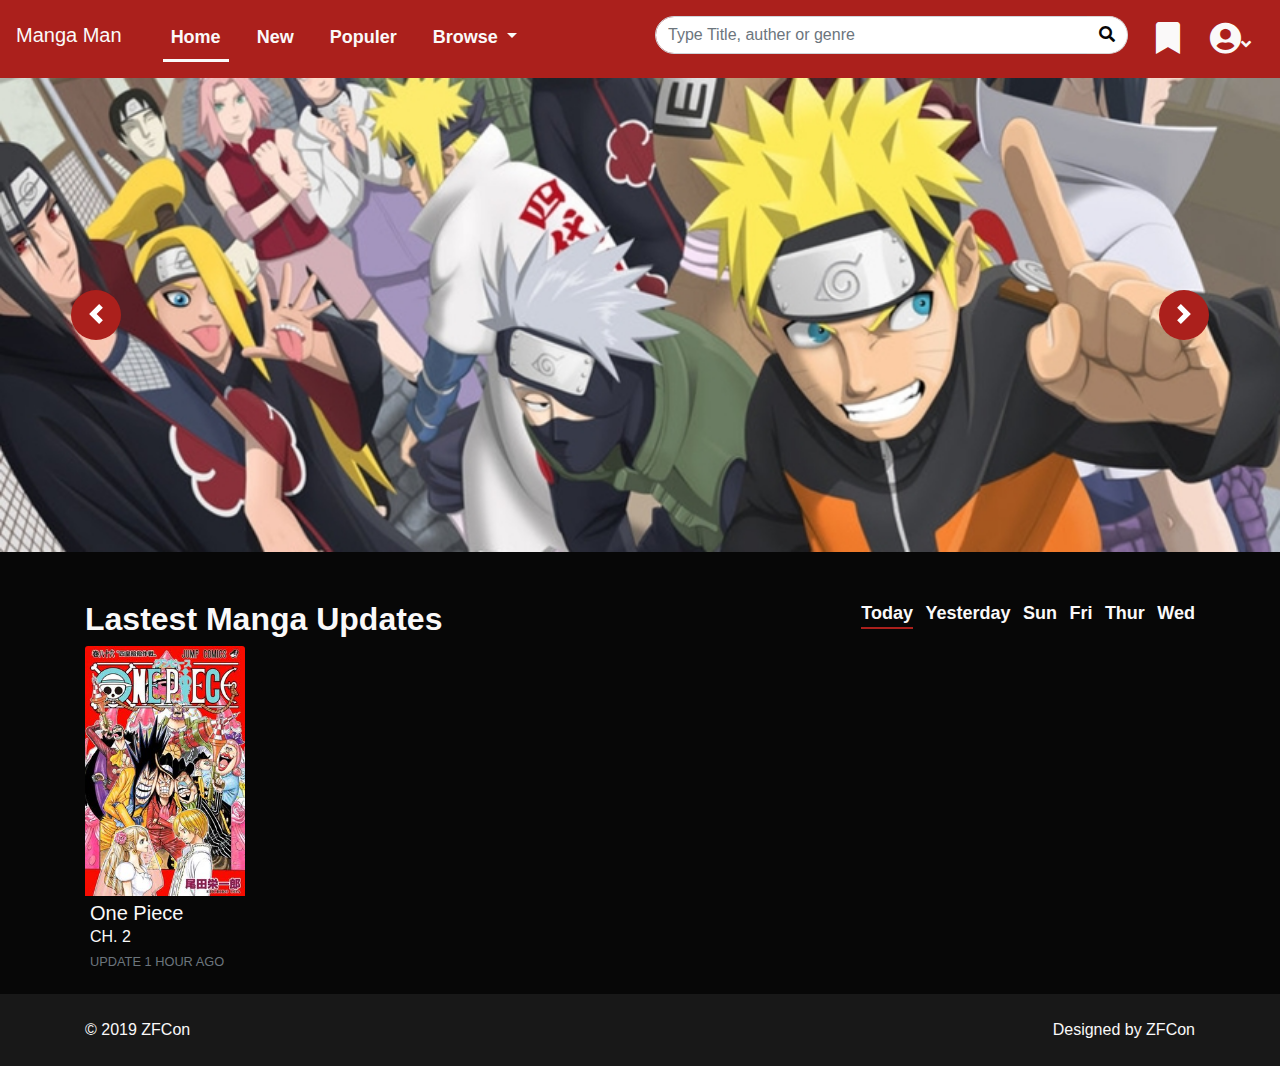
==== manga-reader-master/index.html @ 5be23149 "first week doin this" ====
<!DOCTYPE html>
<html lang="en">

<head>
    <meta charset="UTF-8">
    <meta name="viewport" content="width=device-width, initial-scale=1, shrink-to-fit=no">
    <title>Manga Reader</title>

    <!-- css files -->
    <link rel="stylesheet" href="css/bootstrap.min.css">
    <link rel="stylesheet" href="https://use.fontawesome.com/releases/v5.10.2/css/all.css">
    <link rel="stylesheet" href="css/main.css">
</head>

<body>
    <!-- start navbar -->
    <nav class="navbar navbar-expand-lg navbar-light shadow py-2 py-sm-0">
        <a class="navbar-brand" href="#">
            <h5>Manga Man</h5>
        </a>
        <div class="collapse navbar-collapse" id="navbarSupportedContent">
            <div class="container-fluid">
                <div class="row py-3">
                    <div class="col-lg-6 col-sm-12 mb-3 mb-sm-0">
                        <ul class="navbar-nav mr-auto">
                            <!-- always use single word for li -->
                            <li class="nav-item active">
                                <a class="nav-link" href="#">Home<span class="sr-only">(current)</span></a>
                            </li>
                            <li class="nav-item">
                                <a class="nav-link" href="#">New</a>
                            </li>
                            <li class="nav-item">
                                <a class="nav-link" href="#">Populer</a>
                            </li>
                            <li class="nav-item dropdown">
                                <a class="nav-link dropdown-toggle" href="#" id="navbarDropdown" role="button"
                                    data-toggle="dropdown" aria-haspopup="true" aria-expanded="false">
                                    Browse
                                </a>
                                <div class="dropdown-menu" aria-labelledby="navbarDropdown">
                                    <a class="dropdown-item" href="#">Action</a>
                                    <a class="dropdown-item" href="#">Another action</a>
                                    <div class="dropdown-divider"></div>
                                    <a class="dropdown-item" href="#">Something else here</a>
                                </div>
                            </li>
                        </ul>
                    </div>
                    <div class="col">
                        <form class="form-inline search">
                            <div class="input-group">
                                <input type="text" class="form-control" placeholder="Type Title, auther or genre"
                                    aria-label="Type Title, auther or genre">
                                <div class="input-group-append">
                                    <button class="btn btn-outline-secondary" type="button"><i
                                            class="fa fa-search"></i></button>
                                </div>
                            </div>
                        </form>
                    </div>
                </div>
            </div>
        </div>
        <div class="profile float-right">
            <div class="saved">
                <button class="btn" type="button" id="dropdownMenuButton" data-toggle="dropdown" aria-haspopup="true"
                    aria-expanded="false">
                    <i class="fa fa-bookmark fa-2x"></i>
                </button>
                <div class="dropdown-menu dropdown-menu-right" aria-labelledby="dropdownMenuButton">
                    <a class="dropdown-item" href="#">
                        <div class="row">
                            <div class="col"><img src="img/cover1.jpg" width="50"></div>
                            <div class="col">
                                <h5>One piece 1</h5>
                                <small>Lastest <span>VOL. 11</span></small>
                            </div>
                        </div>
                    </a>
                    <a class="dropdown-item" href="#">
                        <div class="row">
                            <div class="col"><img src="img/cover1.jpg" width="50"></div>
                            <div class="col">
                                <h5>One piece 1</h5>
                                <small>Lastest <span>VOL. 11</span></small>
                            </div>
                        </div>
                    </a>
                    <hr>
                    <a class="dropdown-item" href="#">View all saved mangas (14)</a>
                </div>
            </div>
            <div class="account">
                <button class="btn" type="button" id="dropdownMenuButton" data-toggle="dropdown" aria-haspopup="true"
                    aria-expanded="false">
                <i class="fa fa-user-circle fa-2x"></i><i class="fa fa-angle-down"></i>
                </button>
                <div class="dropdown-menu dropdown-menu-right" aria-labelledby="dropdownMenuButton">
                    <a class="dropdown-item" href="#">My account</a>
                    <a class="dropdown-item" href="#">logout</a>
                </div>
            </div>
        </div>
        <button class="navbar-toggler" type="button" data-toggle="collapse" data-target="#navbarSupportedContent"
            aria-controls="navbarSupportedContent" aria-expanded="false" aria-label="Toggle navigation">
            <span class="navbar-toggler-icon"></span>
        </button>
    </nav>
    <!-- end navbar-->

    <!-- start slider -->
    <div id="mangaslider" class="carousel slide" data-ride="carousel">
        <div class="carousel-inner">
            <div class="carousel-item active">
                <img class="d-block w-100" src="img/slider1.jpg" alt="First slide">
            </div>
            <div class="carousel-item">
                <img class="d-block w-100" src="img/slider2.jpg" alt="Second slide">
            </div>
            <div class="carousel-item">
                <img class="d-block w-100" src="img/slider3.jpg" alt="Third slide">
            </div>
        </div>
        <a class="carousel-control-prev" href="#mangaslider" role="button" data-slide="prev">
            <div><span class="carousel-control-prev-icon" aria-hidden="true"></span></div>
            <span class="sr-only">Previous</span>
        </a>
        <a class="carousel-control-next" href="#mangaslider" role="button" data-slide="next">
            <div><span class="carousel-control-next-icon" aria-hidden="true"></span></div>
            <span class="sr-only">Next</span>
        </a>
    </div>
    <!-- end slider -->

    <!-- start lastest -->
    <div class="lastest container mt-4 mt-sm-5">
        <div class="row">
            <div class="col-lg-6">
                <h2 class="font-weight-bolder float-left">Lastest Manga Updates</h2>
            </div>
            <div class="col-lg-6">
                <ul class="calendar list-unstyled list-inline float-right font-weight-bold mt-3 mt-sm-0">
                    <li class="list-inline-item active">Today</li>
                    <li class="list-inline-item">Yesterday</li>
                    <li class="list-inline-item">Sun</li>
                    <li class="list-inline-item">Fri</li>
                    <li class="list-inline-item">Thur</li>
                    <li class="list-inline-item">Wed</li>
                </ul>
            </div>
        </div>

        <div class="posts row">
            <div class="col-lg-2 col-md-3 col-sm-4">
                <div class="card mb-3">
                    <a href="details.html"><img src="img/cover1.jpg" class="card-img-top" alt=""></a>
                    <div class="over text-center">
                        <div class="head text-left">
                            <h6>One Piece</h6>
                        </div>
                        <div class="about-list">
                            <table class="table table-borderless">
                                <tbody>
                                    <tr>
                                        <th scope="row">Genre:</th>
                                        <td>Sport</td>
                                    </tr>
                                    <tr>
                                        <th scope="row">Artist:</th>
                                        <td>Jacob ZFCon</td>
                                    </tr>
                                    <tr>
                                        <th scope="row">Update:</th>
                                        <td>VOL. 125</td>
                                    </tr>
                                </tbody>
                            </table>
                        </div>
                        <p class="about text-muted">
                            efficitur eu tortor. Nam et odio aliquet.
                        </p>
                        <a class="reading btn" href="details.html">Start reading VOL. 1</a>
                    </div>
                    <div class="card-body">
                        <h5 class="card-title"><a href="details.html">One Piece</a></h5>
                        <p class="card-text">CH. 2</p>
                        <p class="card-text"><small class="text-muted text-uppercase">Update 1 Hour ago</small></p>
                    </div>
                </div>
            </div>
        </div>
    </div>
    <!-- end lastest -->

    <!-- start footer -->
    <footer>
        <div class="container py-4">
            <span class="copyright">&copy; 2019 ZFCon</span>
            <span class="design float-right">Designed by ZFCon</span>
        </div>
    </footer>
    <!-- end footer -->

    <!-- js files -->
    <script src="js/jquery-3.4.1.min.js"></script>
    <script src="https://cdnjs.cloudflare.com/ajax/libs/popper.js/1.14.7/umd/popper.min.js"
        integrity="sha384-UO2eT0CpHqdSJQ6hJty5KVphtPhzWj9WO1clHTMGa3JDZwrnQq4sF86dIHNDz0W1"
        crossorigin="anonymous"></script>
    <script src="js/bootstrap.min.js"></script>
    <script src="js/main.js"></script>
</body>

</html>
---- manga-reader-master/css/main.css ----
/*
    Theme Name : ElitesCorp
    Auther Name : ZFCon

    Swatch 1
    #070707
    Swatch 2
    #faf9f9
    Swatch 3
    #c3b6ab
    Swatch 4
    #ab201c
    Swatch 5
    #a92d1c
    Swatch 6
    #4e544e
    Swatch 7
    #d9a83d
    Swatch 8
    #568c90
*/

/* start navbar */

/* start base */

body {
    background-color: #070707;
    color: #faf9f9;
}

a {
    color: #530c0a;
    text-decoration: none;
    transition: all .3s ease-in-out;
}

a:hover {
    color: #ba080b;
    text-decoration: none;
}

table tbody tr td {
    color: #ab201c;
}

.btn-red {
    padding: 5px 10px;
    background-color: #ba080b;
    border-radius: 0;
    transition: all .3s ease-in-out;
}
.btn-red:hover {
    box-shadow: 0 0.225rem .5rem rgba(0,0,0,.15)!important;
    color: #faf9f9;
}

/* end base */

.navbar {
    background-color: #ab201c;
    padding: 0 1rem;
}

.navbar .navbar-nav .nav-item .nav-link, .navbar .navbar-brand{
    color: #faf9f9;
    font-size: 18px;
    font-weight: bolder;
    transition: all .2s ease-in-out;
}

.navbar .navbar-nav .nav-item {padding: 0 10px;}

.navbar .navbar-nav .nav-item.active .nav-link,  .navbar .navbar-nav .nav-item .nav-link:hover{
    border-bottom: 3px solid #faf9f9;
}

.navbar .search .input-group {
    width: 100%;
}

.navbar .search input[type='text'] {border-radius: 100px 0 0 100px;}

.navbar .search button {
    border-radius: 0 100px 100px 0;
    background-color: #fff;
    border: 1px solid #d8d5d5;
    border-left: none;
    color: #070707;
}
.navbar .search button:hover{color: #ab201c;}

.navbar .profile, .navbar .profile .btn {
    color: #faf9f9;
    transition: all .2s ease-in-out;
}
.navbar .profile .btn:hover {color: #070707;}

.navbar .profile .saved span, .navbar .profile .saved a:last-of-type {color: #ab201c;}

.navbar .profile .account, .navbar .profile .saved {display: inline-block;}

.dropdown-menu-right {right: 50px;}

/* end navbar */

/* start slider */

.carousel-control-next, .carousel-control-prev {opacity: 1;}

#mangaslider .carousel-control-prev div,
#mangaslider .carousel-control-next div {
    width: 50px;
    height: 50px;
    background-color: #ab201c;
    line-height: 57px;
    border-radius: 50%;
}

/* end slider */

/* start lastest */

.lastest .calendar .list-inline {margin: 0;}

.lastest .calendar .list-inline-item {
    font-size: 18px;
    cursor: pointer;
    transition: all .2s ease-in-out;
}
.lastest .calendar .list-inline-item.active,
.lastest .calendar .list-inline-item:hover {
    border-bottom: 2px solid #ab201c;
}

.lastest .posts .card {
    background-color: transparent;
    transition: all .3s ease-in-out;
    z-index: 1;
    border: 0;
}

@media only screen and (min-width: 960px) {
    .lastest .posts .card:hover{
        z-index: 2;
        transform: scale(1.3,1.1);
    }
    .lastest .posts .card:hover .over {display: block}
    
    .lastest .posts .card .card-img-top {
        width: 100%;
        height: 250px;
        object-fit: cover;
    }
}

@media only screen and (max-width: 600px) {
    .lastest .posts .card .card-img-top {
        height: auto;
    }
  }

.lastest .posts .card .card-body {
    padding: 5px;
}

.lastest .posts .card .card-text,
.lastest .posts .card .card-title {margin: 0;}

.lastest .posts .card .card-title a {color: #faf9f9;}

/* card details */

.lastest .posts .card .over {
    position: absolute;
    background-color: #fff;
    bottom: 0;
    left: 0;
    height: 60%;
    color: #070707;
    display: none;
    border-radius: 0 0 5px 5px;
    font-size: 10px;
}

.lastest .posts .card .over .head {
    background-color: #ab201c;
    color: #faf9f9;
}
.lastest .posts .card .over .head h6 {padding: 5px 10px;}

.lastest .posts .card .over .about-list {padding-left: 10px;}
.lastest .posts .card .over .table td,
.lastest .posts .card .over .table th {
    padding: 0;
}

.lastest .posts .card .over .reading {
    font-size: 10px;
    padding: 5px 10px;
    color: #faf9f9;
    background-color: #ab201c;
    border-radius: 0;
}

/* end lastest */

/* start intro to read */

.read-intro {
    color: #070707;
    position: relative;
    padding: 25px 75px;
}

.read-intro .fa-bookmark {
    color: #ab201c;
    position: absolute;
    top: 30px;
    right: 70px;
    cursor: pointer;
}

.read-intro .cover {padding-right: 20px;}

.read-intro .table i {
    color: #ffd550;
}

.read-intro p a {
    color: #ab201c;
}

.read-intro .cover .shadow {
    box-shadow: 0 0.225rem .5rem rgba(0,0,0,.15)!important;
}

/* end intro to read */

/* start intro lists */

.intro-lists {color: #070707;}

.intro-lists .head-list {
    color: #ab201c;
    padding: 20px 0 0 20px;
    font-size: 18px;
}

.intro-lists .head-list li a.active {
    color: #070707;
    font-weight: bold;
    padding: 0 5px;
}

.intro-lists .head-list li:after{content: ' |';}
.intro-lists .head-list li:last-child:after{content: '';}

/* end intro lists */

/* start ch */



/* end ch */

/* start vol */



/* end vol */

/* start related */ 

#related .card {
    transition: all .3s ease-in-out;
}

#related .card:hover {
    transform: scale(1.05);
}

/* end related */

/* start gallery reponsive img */

#gallery .imgrow {
    display: flex;
    flex-wrap: wrap;
    padding: 0 4px;
  }
  
#gallery .imgcol {
    flex: 33.33333%;
    max-width: 33.33333%;
    padding: 0 4px;
}
  
#gallery .imgcol img {
    margin-top: 8px;
    vertical-align: middle;
    width: 100%;
    padding: 10px;
    border-radius: 20px;
}
  
@media screen and (max-width: 800px) {
    #gallery .imgcol {
      flex: 50%;
      max-width: 50%;
    }
}
  
@media screen and (max-width: 600px) {
#gallery .imgcol {
      flex: 100%;
      max-width: 100%;
    }
}

/* end gallery */

/* start footer */

footer {
    background-color: #181818;
}

/* end footer */
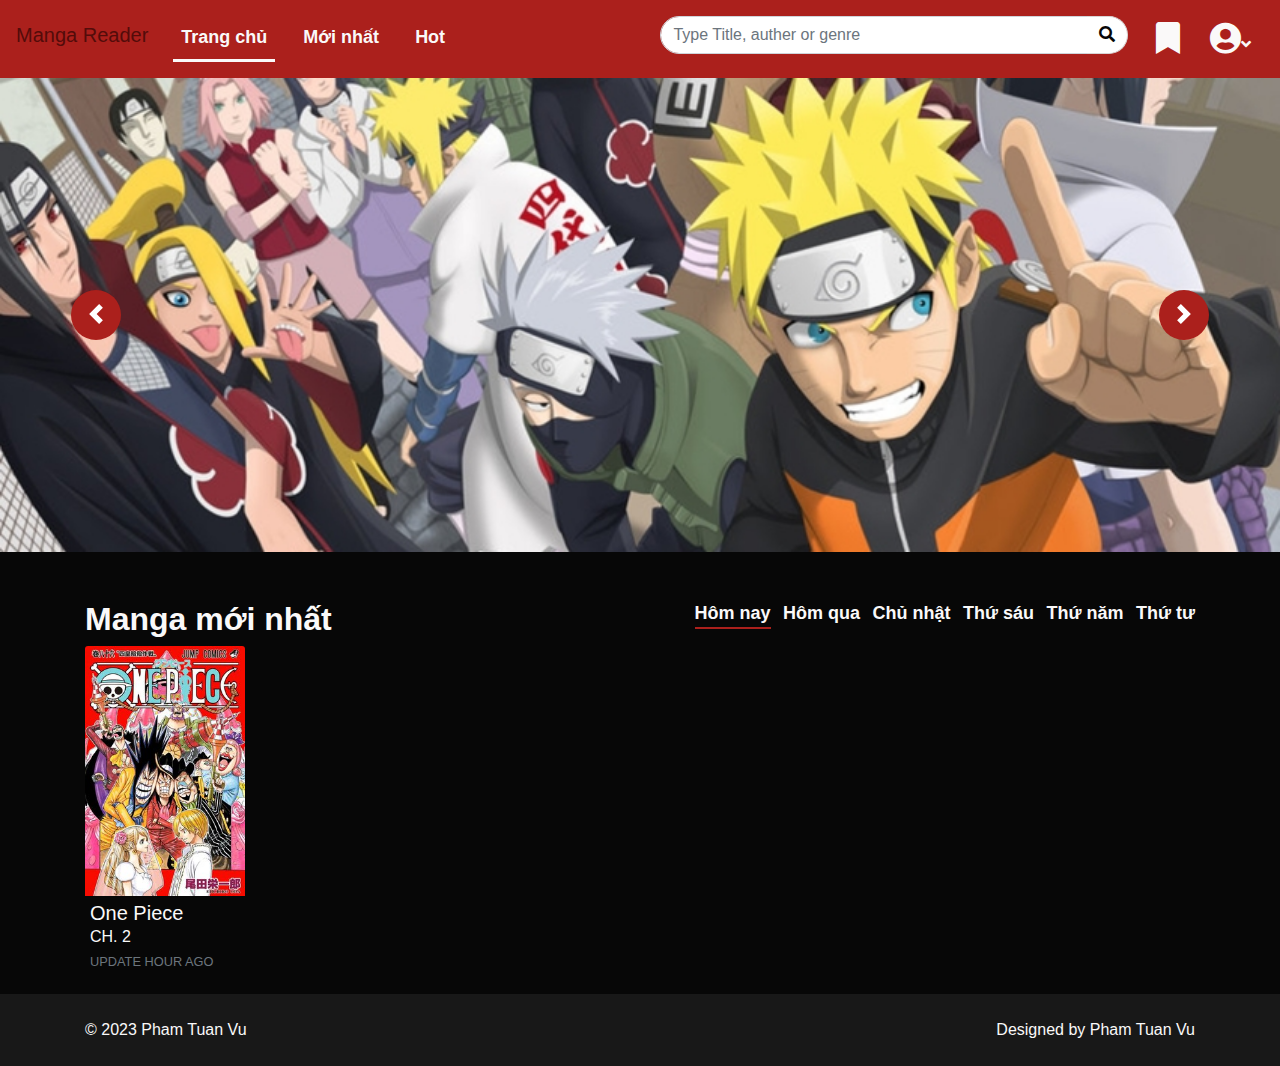
==== commit b00c158e: "second week doin this" ====
--- a/manga-reader-master/index.html
+++ b/manga-reader-master/index.html
@@ -4,8 +4,8 @@
 <head>
     <meta charset="UTF-8">
     <meta name="viewport" content="width=device-width, initial-scale=1, shrink-to-fit=no">
-    <title>Manga Reader</title>
-
+    <title>Vu Manga Reader</title>
+    <link href="" rel="icon">
     <!-- css files -->
     <link rel="stylesheet" href="css/bootstrap.min.css">
     <link rel="stylesheet" href="https://use.fontawesome.com/releases/v5.10.2/css/all.css">
@@ -15,9 +15,7 @@
 <body>
     <!-- start navbar -->
     <nav class="navbar navbar-expand-lg navbar-light shadow py-2 py-sm-0">
-        <a class="navbar-brand" href="#">
-            <h5>Manga Man</h5>
-        </a>
+            <a href="index.html"><h5>Manga Reader</h5></a>
         <div class="collapse navbar-collapse" id="navbarSupportedContent">
             <div class="container-fluid">
                 <div class="row py-3">
@@ -25,25 +23,13 @@
                         <ul class="navbar-nav mr-auto">
                             <!-- always use single word for li -->
                             <li class="nav-item active">
-                                <a class="nav-link" href="#">Home<span class="sr-only">(current)</span></a>
+                                <a class="nav-link" href="#">Trang chủ<span class="sr-only">(current)</span></a>
                             </li>
                             <li class="nav-item">
-                                <a class="nav-link" href="#">New</a>
+                                <a class="nav-link" href="#">Mới nhất</a>
                             </li>
                             <li class="nav-item">
-                                <a class="nav-link" href="#">Populer</a>
-                            </li>
-                            <li class="nav-item dropdown">
-                                <a class="nav-link dropdown-toggle" href="#" id="navbarDropdown" role="button"
-                                    data-toggle="dropdown" aria-haspopup="true" aria-expanded="false">
-                                    Browse
-                                </a>
-                                <div class="dropdown-menu" aria-labelledby="navbarDropdown">
-                                    <a class="dropdown-item" href="#">Action</a>
-                                    <a class="dropdown-item" href="#">Another action</a>
-                                    <div class="dropdown-divider"></div>
-                                    <a class="dropdown-item" href="#">Something else here</a>
-                                </div>
+                                <a class="nav-link" href="#">Hot</a>
                             </li>
                         </ul>
                     </div>
@@ -97,8 +83,8 @@
                 <i class="fa fa-user-circle fa-2x"></i><i class="fa fa-angle-down"></i>
                 </button>
                 <div class="dropdown-menu dropdown-menu-right" aria-labelledby="dropdownMenuButton">
-                    <a class="dropdown-item" href="#">My account</a>
-                    <a class="dropdown-item" href="#">logout</a>
+                    <a class="dropdown-item" href="../Authentication_Firebase (1)/signup.html">Tài khoản của tôi</a>
+                    <a class="dropdown-item" href="#">Thoát</a>
                 </div>
             </div>
         </div>
@@ -137,19 +123,19 @@
     <div class="lastest container mt-4 mt-sm-5">
         <div class="row">
             <div class="col-lg-6">
-                <h2 class="font-weight-bolder float-left">Lastest Manga Updates</h2>
+                <h2 class="font-weight-bolder float-left">Manga mới nhất</h2>
             </div>
             <div class="col-lg-6">
                 <ul class="calendar list-unstyled list-inline float-right font-weight-bold mt-3 mt-sm-0">
-                    <li class="list-inline-item active">Today</li>
-                    <li class="list-inline-item">Yesterday</li>
-                    <li class="list-inline-item">Sun</li>
-                    <li class="list-inline-item">Fri</li>
-                    <li class="list-inline-item">Thur</li>
-                    <li class="list-inline-item">Wed</li>
+                    <li class="list-inline-item active">Hôm nay</li>
+                    <li class="list-inline-item">Hôm qua</li>
+                    <li class="list-inline-item">Chủ nhật</li>
+                    <li class="list-inline-item">Thứ sáu</li>
+                    <li class="list-inline-item">Thứ năm</li>
+                    <li class="list-inline-item">Thứ tư</li>
                 </ul>
             </div>
-        </div>
+        </div>  
 
         <div class="posts row">
             <div class="col-lg-2 col-md-3 col-sm-4">
@@ -163,29 +149,29 @@
                             <table class="table table-borderless">
                                 <tbody>
                                     <tr>
-                                        <th scope="row">Genre:</th>
-                                        <td>Sport</td>
+                                        <th scope="row">Thể loại:</th>
+                                        <td>Đánh nhau,Phiêu lưu</td>
                                     </tr>
                                     <tr>
-                                        <th scope="row">Artist:</th>
-                                        <td>Jacob ZFCon</td>
+                                        <th scope="row">Tác giả:</th>
+                                        <td>Oda Eiichiro</td>
                                     </tr>
                                     <tr>
-                                        <th scope="row">Update:</th>
-                                        <td>VOL. 125</td>
+                                        <th scope="row">Mới nhất:</th>
+                                        <td>chap. 5</td>
                                     </tr>
                                 </tbody>
                             </table>
                         </div>
                         <p class="about text-muted">
-                            efficitur eu tortor. Nam et odio aliquet.
+                            Luffy đấm nhau và trở thành vua hải tặc
                         </p>
-                        <a class="reading btn" href="details.html">Start reading VOL. 1</a>
+                        <a class="reading btn" href="details.html">Đọc</a>
                     </div>
                     <div class="card-body">
                         <h5 class="card-title"><a href="details.html">One Piece</a></h5>
                         <p class="card-text">CH. 2</p>
-                        <p class="card-text"><small class="text-muted text-uppercase">Update 1 Hour ago</small></p>
+                        <p class="card-text"><small class="text-muted text-uppercase">Update Hour ago</small></p>
                     </div>
                 </div>
             </div>
@@ -196,8 +182,8 @@
     <!-- start footer -->
     <footer>
         <div class="container py-4">
-            <span class="copyright">&copy; 2019 ZFCon</span>
-            <span class="design float-right">Designed by ZFCon</span>
+            <span class="copyright">&copy; 2023 Pham Tuan Vu</span>
+            <span class="design float-right">Designed by Pham Tuan Vu</span>
         </div>
     </footer>
     <!-- end footer -->
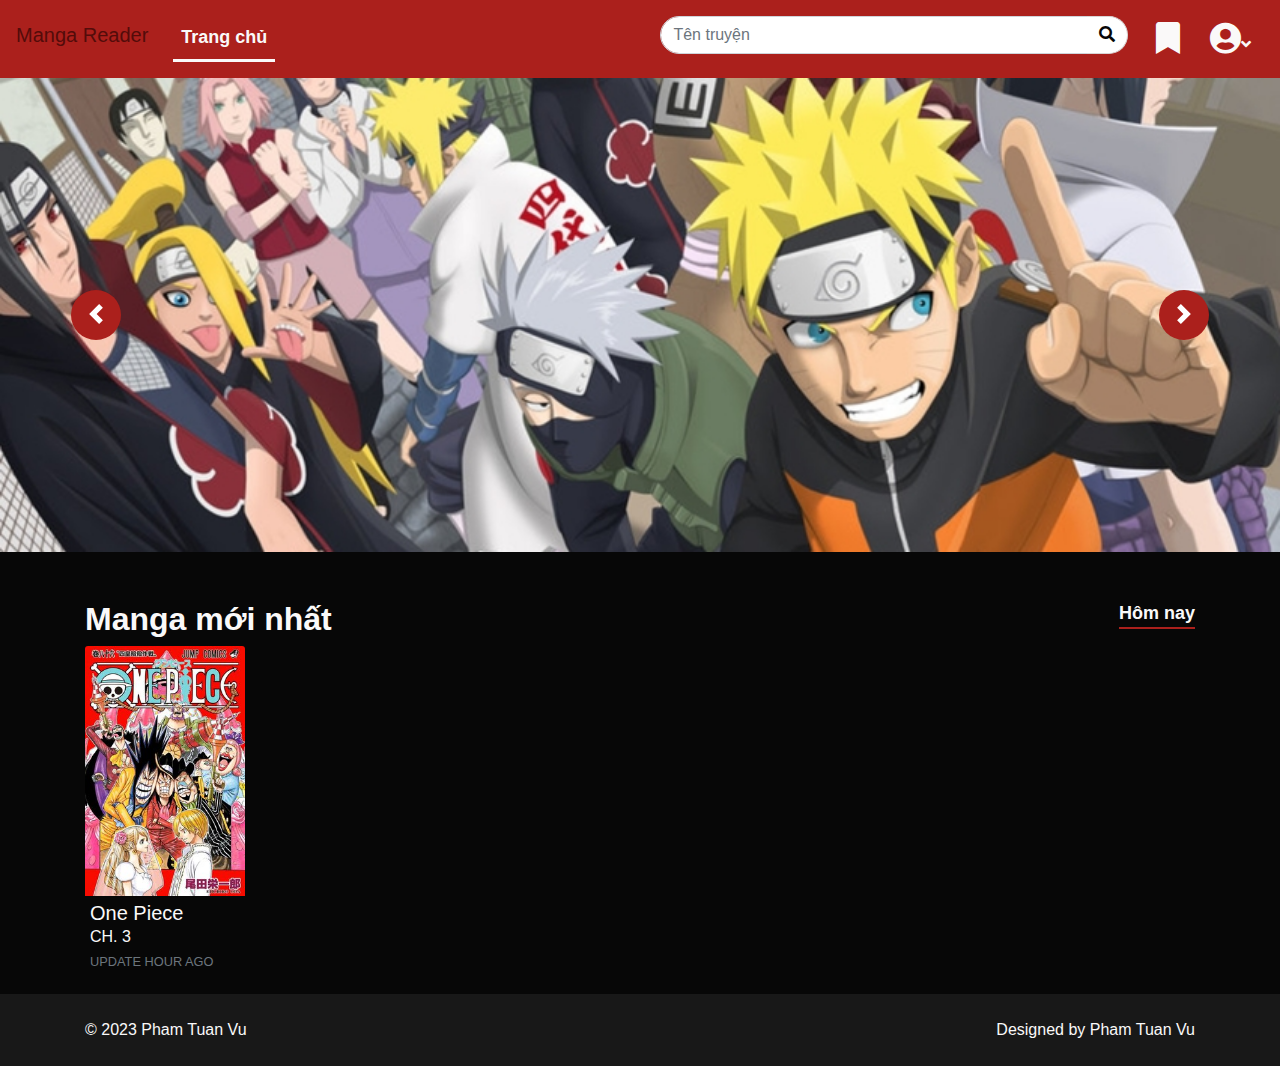
==== commit 1b68b4bf: "last commit" ====
--- a/manga-reader-master/index.html
+++ b/manga-reader-master/index.html
@@ -4,8 +4,8 @@
 <head>
     <meta charset="UTF-8">
     <meta name="viewport" content="width=device-width, initial-scale=1, shrink-to-fit=no">
-    <title>Vu Manga Reader</title>
-    <link href="" rel="icon">
+    <title>Manga Reader</title>
+    <link href="img/logo2.png" rel="icon">
     <!-- css files -->
     <link rel="stylesheet" href="css/bootstrap.min.css">
     <link rel="stylesheet" href="https://use.fontawesome.com/releases/v5.10.2/css/all.css">
@@ -25,18 +25,12 @@
                             <li class="nav-item active">
                                 <a class="nav-link" href="#">Trang chủ<span class="sr-only">(current)</span></a>
                             </li>
-                            <li class="nav-item">
-                                <a class="nav-link" href="#">Mới nhất</a>
-                            </li>
-                            <li class="nav-item">
-                                <a class="nav-link" href="#">Hot</a>
-                            </li>
                         </ul>
                     </div>
                     <div class="col">
                         <form class="form-inline search">
                             <div class="input-group">
-                                <input type="text" class="form-control" placeholder="Type Title, auther or genre"
+                                <input type="text" class="form-control" placeholder="Tên truyện"
                                     aria-label="Type Title, auther or genre">
                                 <div class="input-group-append">
                                     <button class="btn btn-outline-secondary" type="button"><i
@@ -55,26 +49,26 @@
                     <i class="fa fa-bookmark fa-2x"></i>
                 </button>
                 <div class="dropdown-menu dropdown-menu-right" aria-labelledby="dropdownMenuButton">
-                    <a class="dropdown-item" href="#">
+                    <a class="dropdown-item" href="../chap1.html">
                         <div class="row">
                             <div class="col"><img src="img/cover1.jpg" width="50"></div>
                             <div class="col">
                                 <h5>One piece 1</h5>
-                                <small>Lastest <span>VOL. 11</span></small>
+                                <small>Lastest <span>chap. 1</span></small>
                             </div>
                         </div>
                     </a>
-                    <a class="dropdown-item" href="#">
+                    <a class="dropdown-item" href="../chap2.html">
                         <div class="row">
                             <div class="col"><img src="img/cover1.jpg" width="50"></div>
                             <div class="col">
                                 <h5>One piece 1</h5>
-                                <small>Lastest <span>VOL. 11</span></small>
+                                <small>Lastest <span>chap. 2</span></small>
                             </div>
                         </div>
                     </a>
                     <hr>
-                    <a class="dropdown-item" href="#">View all saved mangas (14)</a>
+                    <a class="dropdown-item" href="#">View all saved mangas (2)</a>
                 </div>
             </div>
             <div class="account">
@@ -128,11 +122,6 @@
             <div class="col-lg-6">
                 <ul class="calendar list-unstyled list-inline float-right font-weight-bold mt-3 mt-sm-0">
                     <li class="list-inline-item active">Hôm nay</li>
-                    <li class="list-inline-item">Hôm qua</li>
-                    <li class="list-inline-item">Chủ nhật</li>
-                    <li class="list-inline-item">Thứ sáu</li>
-                    <li class="list-inline-item">Thứ năm</li>
-                    <li class="list-inline-item">Thứ tư</li>
                 </ul>
             </div>
         </div>  
@@ -158,7 +147,7 @@
                                     </tr>
                                     <tr>
                                         <th scope="row">Mới nhất:</th>
-                                        <td>chap. 5</td>
+                                        <td>chap. 3</td>
                                     </tr>
                                 </tbody>
                             </table>
@@ -170,7 +159,7 @@
                     </div>
                     <div class="card-body">
                         <h5 class="card-title"><a href="details.html">One Piece</a></h5>
-                        <p class="card-text">CH. 2</p>
+                        <p class="card-text">CH. 3</p>
                         <p class="card-text"><small class="text-muted text-uppercase">Update Hour ago</small></p>
                     </div>
                 </div>
--- a/manga-reader-master/css/main.css
+++ b/manga-reader-master/css/main.css
@@ -1,28 +1,4 @@
-/*
-    Theme Name : ElitesCorp
-    Auther Name : ZFCon
-
-    Swatch 1
-    #070707
-    Swatch 2
-    #faf9f9
-    Swatch 3
-    #c3b6ab
-    Swatch 4
-    #ab201c
-    Swatch 5
-    #a92d1c
-    Swatch 6
-    #4e544e
-    Swatch 7
-    #d9a83d
-    Swatch 8
-    #568c90
-*/
-
-/* start navbar */
-
-/* start base */
+
 
 body {
     background-color: #070707;
